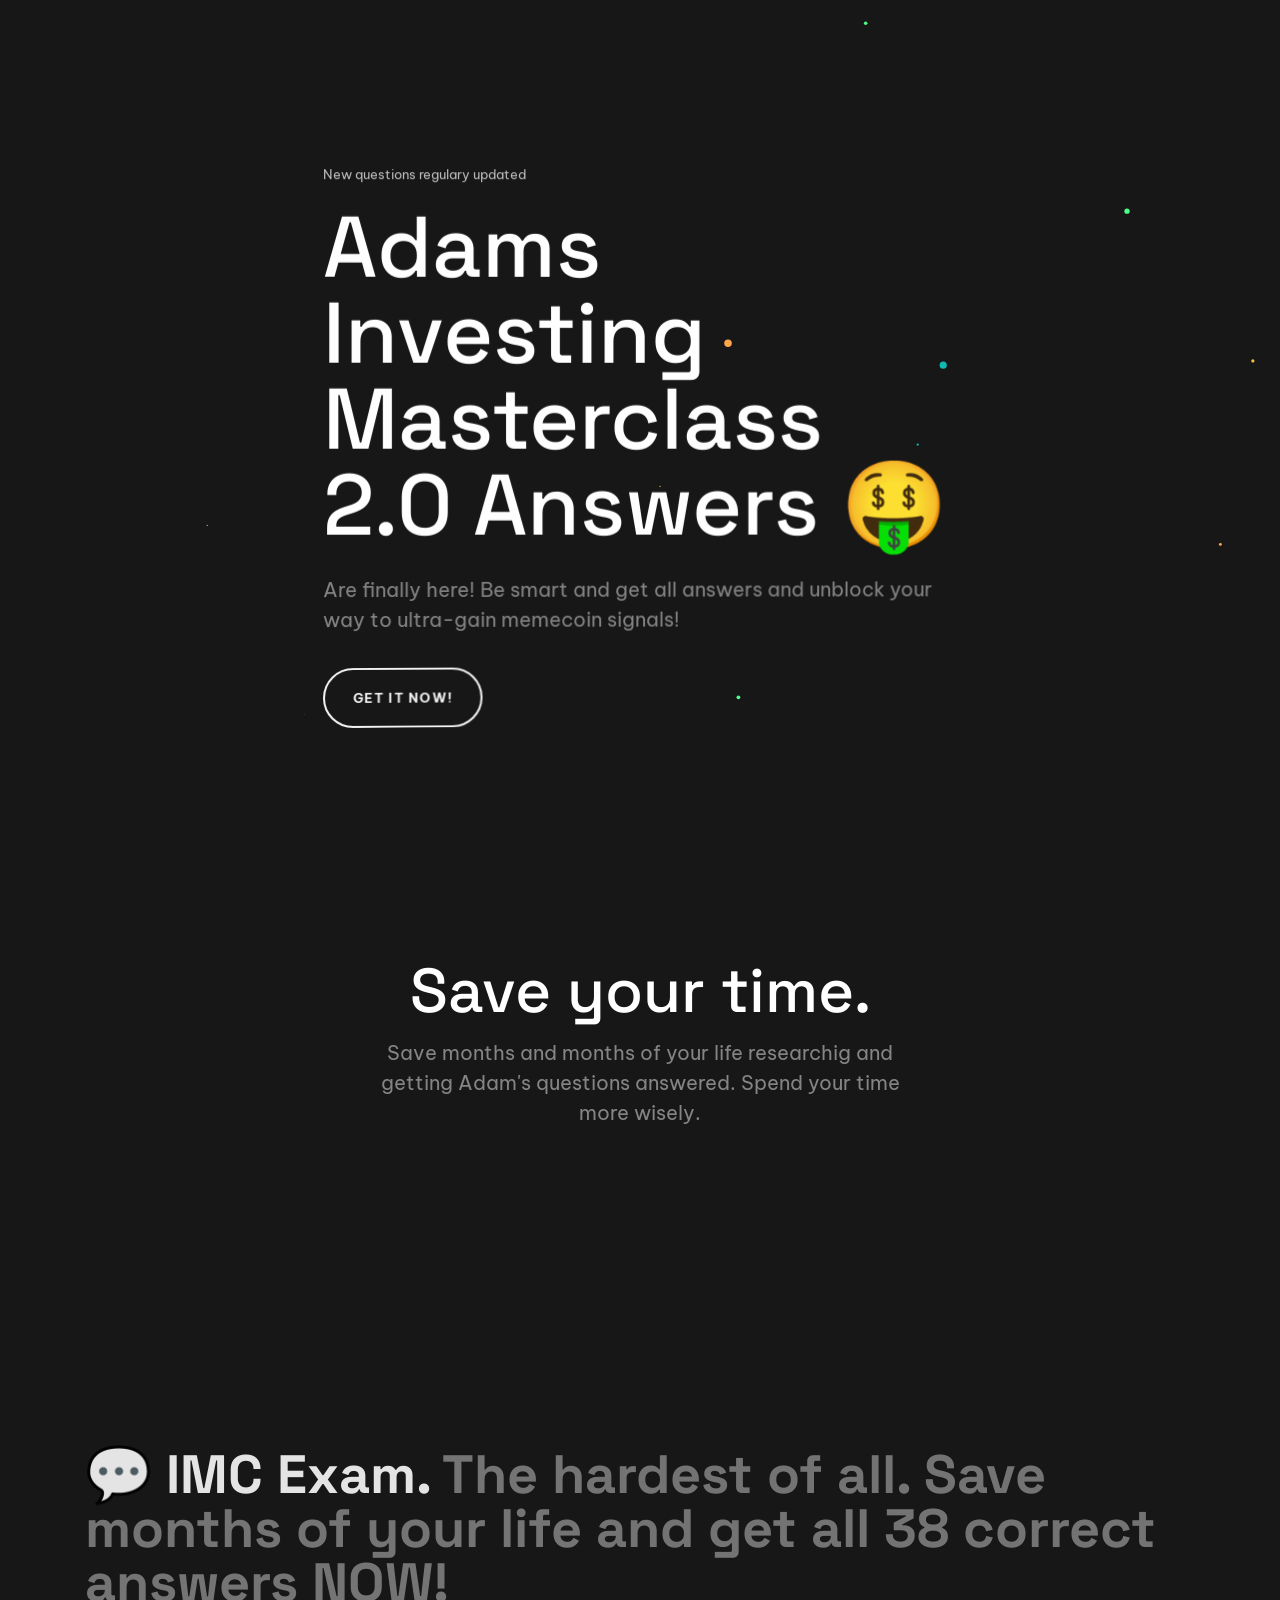
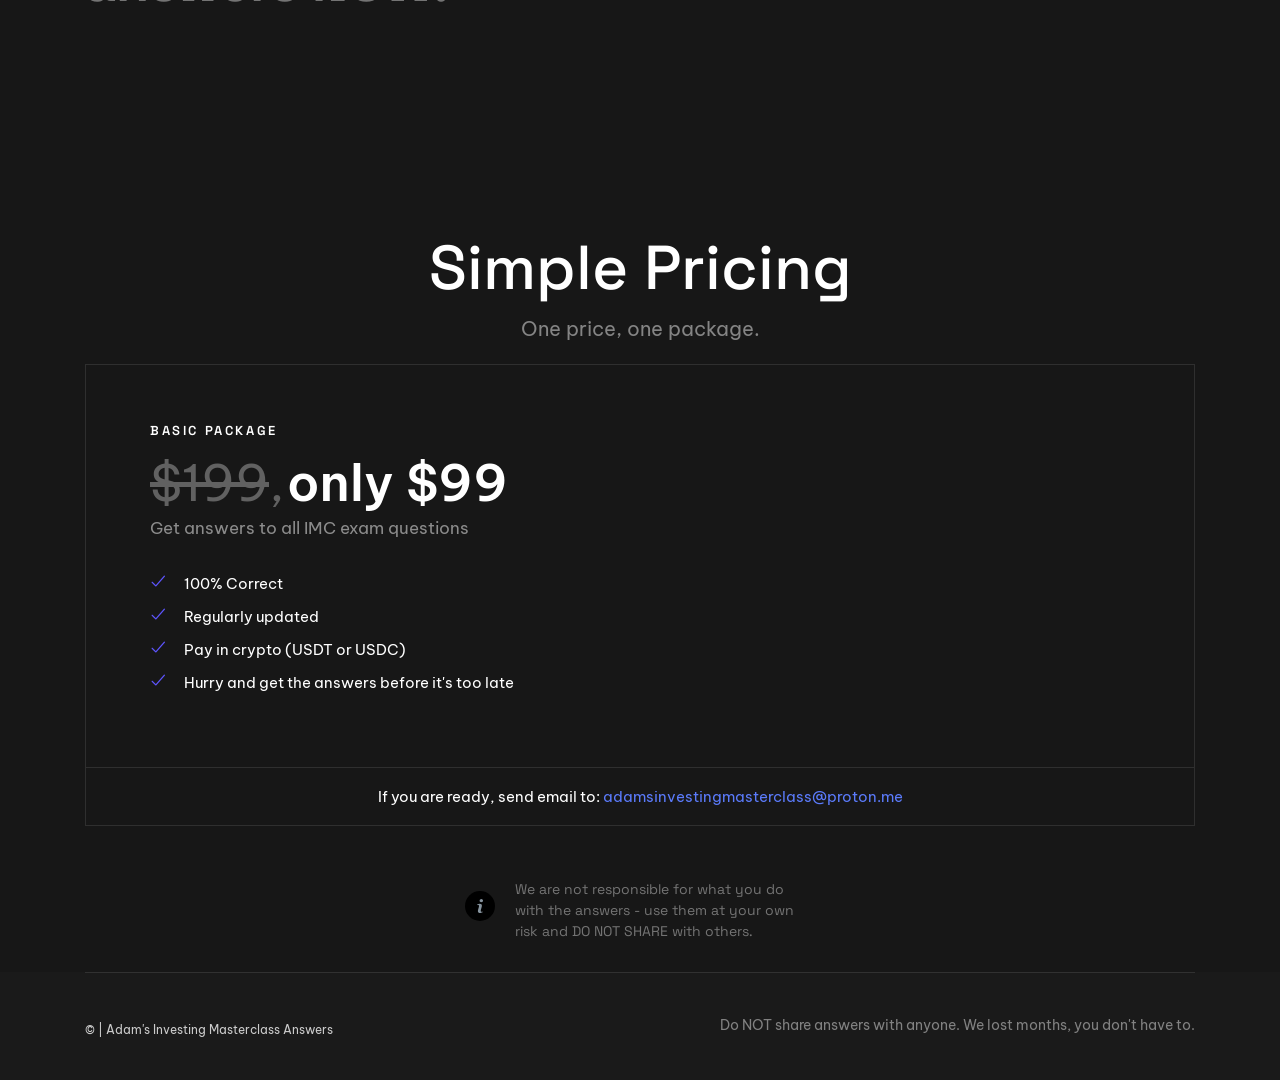
==== docs/index.html @ 8299fb76 "add website" ====
<!doctype html>
<html lang="en">
  <head>
    <meta charset="UTF-8" />
    <meta name="viewport" content="width=device-width, initial-scale=1.0" />
    <meta name="author" content="Adam" />
    <meta
      name="description"
      content="Adam's Investing Masterclass 2.0 Answers are here only for a limited time."
    />
    <meta property="og:title" content="Adam's Investing Masterclass 2.0 Answers" />
    <meta property="og:type" content="website" />
    <meta property="og:image" content="./assets/images/common/og-image.jpg" />

    <link
      rel="stylesheet"
      href="./assets/vendors/liquid-icon/lqd-essentials/lqd-essentials.min.css"
    />
    <link rel="stylesheet" href="./assets/vendors/jquery-ui/jquery-ui.css" />
    <link rel="stylesheet" href="./assets/css/theme.min.css" />
    <link rel="stylesheet" href="./assets/css/utility.min.css" />
    <link rel="stylesheet" href="./assets/css/demo/dark-app.css" />

    <!-- Fonts -->
    <link rel="preconnect" href="https://fonts.googleapis.com" />
    <link rel="preconnect" href="https://fonts.gstatic.com" crossorigin />
    <link
      href="https://fonts.googleapis.com/css2?family=Be+Vietnam+Pro&family=Space+Grotesk:wght@700&display=swap"
      rel="stylesheet"
    />

    <title>Adam's Investing Masterclass 2.0 Answers</title>
  </head>

  <body
    data-mobile-nav-breakpoint="1199"
    data-mobile-nav-style="minimal"
    data-mobile-nav-scheme="custom"
    data-mobile-nav-trigger-alignment="right"
    data-mobile-header-scheme="custom"
    data-mobile-logo-alignment="default"
    data-mobile-nav-align="center"
  >
    <div id="wrap">
      <div class="lqd-sticky-placeholder hidden"></div>
      <main class="content bg-dark" id="lqd-site-content">
        <div id="lqd-contents-wrap">
          <!-- Start Banner -->
          <section
            class="lqd-section banner flex flex-wrap items-center justify-center min-h-100vh"
            id="banner"
          >
            <div
              class="absolute w-full h-full top-0 left-0 pointer-events-none"
            >
              <div
                class="ld-particles-container lqd-particles-as-bg absolute w-full h-full top-0 right-0 bottom-0 left-0"
              >
                <div
                  class="ld-particles-inner pointer-events-none absolute w-full h-full top-0 left-0"
                  id="lqd-particles-banner"
                  data-particles="true"
                  data-particles-options='{"particles": {"number": {"value" :8} , "color": {"value" :["#4cfd89", "#0fbbb4", "#fda44c", "#fdc14c"]} , "shape": {"type" :["circle"]} , "size": {"value" :4, "random" :true} , "move": {"out_mode": "out"}} , "interactivity" :[], "retina_detect" :true}'
                ></div>
              </div>
            </div>
            <div class="container items-center justify-center">
              <div class="row items-center justify-center">
                <div
                  class="col col-12 col-md-7 text-start sm:text-center"
                  data-custom-animations="true"
                  data-ca-options='{" triggerHandler": "inview", "animationTarget": ".animation-element", "duration": "2000", "delay": "180", "ease": "power4.out", "direction": "forward", "initValues": {"y" : 100, "rotationY" : 15, "transformOriginX" :50, "transformOriginY" :50, "transformOriginZ": "0px", "opacity" : 0} , "animations": {"y" : 0, "rotationY" : 0, "transformOriginX" : 0, "transformOriginY" :50, "transformOriginZ": "0px", "opacity" : 1}}'
                >
                  <div class="ld-fancy-heading animation-element">
                    <p class="ld-fh-element text-13 mb-1/15em text-white-70">
                      <span>New questions regulary updated</span>
                    </p>
                  </div>
                  <div class="ld-fancy-heading animation-element">
                    <h1 class="ld-fh-element mb-0/3em leading-1em px-0 text-86">
                      Adams Investing Masterclass 2.0 Answers 🤑
                    </h1>
                  </div>
                  <div class="ld-fancy-heading animation-element">
                    <p class="ld-fh-element mb-0/5em leading-1/5em text-20">
                      Are finally here! Be smart and get all answers and unblock
                      your way to ultra-gain memecoin signals!
                    </p>
                  </div>
                  <div class="w-full flex flex-wrap items-center pt-20">
                    <div class="w-40percent mb-15 md:w-full animation-element">
                      <a
                        href="#pricing"
                        class="btn btn-solid btn-md uppercase btn-hover-txt-switch btn-hover-txt-switch-y circle border-thick btn-icon-left tracking-0/1em border-2 border-white text-13 text-white leading-2/5em font-bold rounded-5em btn-border-lg"
                        data-localscroll="true"
                      >
                        <span
                          class="btn-txt"
                          data-text="Get answers"
                          data-transition-delay="true"
                          data-delay-options='{"elements": ".lqd-chars", "delayType": "animation", "startDelay" : 0, "delayBetween" : 32.5}'
                          data-split-text="true"
                          data-split-options='{"type": "chars, words"}'
                          >Get it now!</span
                        >
                      </a>
                    </div>
                  </div>
                </div>
              </div>
            </div>
          </section>
          <!-- End Banner -->

          <!-- Start Features -->
          <section
            class="lqd-section features py-60"
            id="features"
            data-custom-animations="true"
            data-ca-options='{" triggerHandler": "inview", "animationTarget": ".animation-element", "duration": "1000", "delay": "90", "ease": "power4.out", "direction": "forward", "initValues": {"transformOriginX" :50, "transformOriginY" :50, "transformOriginZ": "0px", "opacity" : 0} , "animations": {"transformOriginX" :50, "transformOriginY" :50, "transformOriginZ": "0px", "opacity" : 1}}'
          >
            <div class="container">
              <div class="row justify-center items-stretch">
                <div
                  class="col col-12 col-lg-8 col-xl-6 mb-30 text-center animation-element"
                >
                  <div class="ld-fancy-heading">
                    <h2 class="ld-fh-element mb-0/25em leading-1em text-62">
                      Save your time.
                    </h2>
                  </div>
                  <div class="ld-fancy-heading">
                    <p class="ld-fh-element mb-0/5em leading-1/5em text-20">
                      Save months and months of your life researchig and getting
                      Adam's questions answered. Spend your time more wisely.
                    </p>
                  </div>
                  <div class="ld-empty-space w-full h-30"></div>
                </div>
              </div>
            </div>
          </section>
          <!-- End Features -->

          <!-- Start Float Text 1 -->
          <!--          <section-->
          <!--            class="lqd-section float-text float-text-1"-->
          <!--            id="screenshot"-->
          <!--            data-parallax="true"-->
          <!--            data-parallax-from='{"y" : 180}'-->
          <!--            data-parallax-to='{"y" :-250}'-->
          <!--            data-parallax-options='{"ease": "power2.in", "start": "top bottom", "end": "bottom+=50% top"}'-->
          <!--          >-->
          <!--            <div class="container">-->
          <!--              <div class="row">-->
          <!--                <div class="col col-12">-->
          <!--                  <div class="ld-fancy-heading">-->
          <!--                    <h2-->
          <!--                      class="ld-fh-element mb-0/5em font-bold leading-1em text-54 text-gray-500"-->
          <!--                      data-parallax="true"-->
          <!--                      data-parallax-from='{"opacity" : 0.9}'-->
          <!--                      data-parallax-to='{"opacity" : 0}'-->
          <!--                      data-parallax-options='{"overflowHidden" :false, "ease": "linear", "start": "top top"}'-->
          <!--                    >-->
          <!--                      <span>🏦</span>-->
          <!--                      <span class="text-white"-->
          <!--                        >Crypto Investing Masterclass.</span-->
          <!--                      >-->
          <!--                      <span-->
          <!--                        >Hundreds of correct answers to all levels (1-6) divided-->
          <!--                        by modules.</span-->
          <!--                      >-->
          <!--                    </h2>-->
          <!--                  </div>-->
          <!--                </div>-->
          <!--              </div>-->
          <!--            </div>-->
          <!--          </section>-->
          <!-- End Float Text 1 -->

          <!-- Start Float Text 2 -->
          <!--          <section-->
          <!--            class="lqd-section float-text float-text-2"-->
          <!--            data-parallax="true"-->
          <!--            data-parallax-from='{"opacity" : 1}'-->
          <!--            data-parallax-to='{"opacity" : 0}'-->
          <!--            data-parallax-options='{"start": "top", "end": "bottom top", "staticSentinel": ".lqd-css-sticky-wrap"}'-->
          <!--          >-->
          <!--            <div class="container">-->
          <!--              <div class="row">-->
          <!--                <div class="col col-12">-->
          <!--                  <div-->
          <!--                    class="ld-fancy-heading"-->
          <!--                    data-parallax="true"-->
          <!--                    data-parallax-from='{"y" : 100}'-->
          <!--                    data-parallax-to='{"y" :-100}'-->
          <!--                    data-parallax-options='{"ease": "power3.in", "start": "top bottom", "end": "bottom+=50% top"}'-->
          <!--                  >-->
          <!--                    <h2-->
          <!--                      class="ld-fh-element mb-0/5em font-bold leading-1em text-54 text-gray-500"-->
          <!--                      data-parallax="true"-->
          <!--                      data-parallax-from='{"opacity" : 0.9}'-->
          <!--                      data-parallax-to='{"opacity" : 0}'-->
          <!--                      data-parallax-options='{"overflowHidden" :false, "ease": "linear", "start": "center center"}'-->
          <!--                    >-->
          <!--                      <span>💶</span>-->
          <!--                      <span class="text-white">Crypto Investing Signals.</span>-->
          <!--                      <span-->
          <!--                        >Answers to Crypto Investing Signals Course that comes-->
          <!--                        after the hardest IMC course.</span-->
          <!--                      >-->
          <!--                    </h2>-->
          <!--                  </div>-->
          <!--                </div>-->
          <!--              </div>-->
          <!--            </div>-->
          <!--          </section>-->
          <!-- End Float Text 2 -->

          <!-- Start Float Text 3 -->
          <section
            class="lqd-section float-text float-text-3"
            data-parallax="true"
            data-parallax-from='{"opacity" : 1}'
            data-parallax-to='{"opacity" : 0}'
            data-parallax-options='{"start": "top", "end": "bottom top", "staticSentinel": ".lqd-css-sticky-wrap"}'
          >
            <div class="container">
              <div class="row">
                <div class="col col-12">
                  <div
                    class="ld-fancy-heading"
                    data-parallax="true"
                    data-parallax-from='{"y" : 100}'
                    data-parallax-to='{"y" :-170}'
                    data-parallax-options='{"ease": "power4.in", "start": "top bottom", "end": "bottom+=50% top"}'
                  >
                    <h2
                      class="ld-fh-element mb-0/5em font-bold leading-1em text-54 text-gray-500"
                      data-parallax="true"
                      data-parallax-from='{"opacity" : 0.9}'
                      data-parallax-to='{"opacity" : 0}'
                      data-parallax-options='{"overflowHidden" :false, "ease": "linear", "start": "center center"}'
                    >
                      <span>💬</span>
                      <span class="text-white">IMC Exam.</span>
                      <span
                        >The hardest of all. Save months of your life and get
                        all 38 correct answers NOW!</span
                      >
                    </h2>
                  </div>
                </div>
              </div>
            </div>
          </section>
          <!-- End Float Text 3 -->

          <!-- Start Pricing -->
          <section class="lqd-section pricing pt-120" id="pricing">
            <div class="container">
              <div class="row justify-center">
                <div class="col col-12 col-lg-8 col-xl-6 text-center mb-10">
                  <div class="ld-fancy-heading">
                    <h2 class="ld-fh-element mb-0/25em leading-1em text-62">
                      Simple Pricing
                    </h2>
                  </div>
                  <div class="ld-fancy-heading">
                    <p class="ld-fh-element mb-0/5em leading-1/5em text-20">
                      One price, one package.
                    </p>
                  </div>
                </div>
                <div class="col col-12 p-0"></div>
                <div class="col col-12">
                  <div
                    class="lqd-tabs lqd-tabs-style-9 flex lqd-tabs-style-9-alt2 flex-col mb-30"
                    data-tabs-options='{"trigger": "click"}'
                  >
                    <div class="lqd-tabs-content">
                      <div
                        id="lqd-pricing-tab-monthly"
                        role="tabpanel"
                        class="lqd-tabs-pane fade active in show"
                      >
                        <div class="container">
                          <div class="row">
                            <div class="col col-12 p-0">
                              <div
                                class="lqd-pt lqd-pt-style-3 lqd-pt-style-3b lqd-pt-title-18 lqd-pt-price-50 relative mb-1/5em border-1 border-white-10"
                              >
                                <div class="lqd-pt-inner">
                                  <div
                                    class="lqd-overlay flex bg-transparent"
                                  ></div>
                                  <div class="lqd-pt-head relative pt-8 px-7">
                                    <h4
                                      class="lqd-pt-title font-semibold uppercase text-white tracking-0/2em my-0"
                                    >
                                      Basic Package
                                    </h4>
                                    <span
                                      class="lqd-pt-price font-normal mt-0/35em mb-0/15em text-muted strike-through"
                                      ><s>$199</s>,</span
                                    >
                                    <span
                                      class="lqd-pt-price font-semibold mt-0/35em mb-0/15em text-white"
                                      >only $99</span
                                    >
                                    <p
                                      class="lqd-pt-description-md mb-0 text-white-50"
                                    >
                                      Get answers to all IMC exam questions
                                    </p>
                                  </div>
                                  <div
                                    class="lqd-pt-body pb-4rem relative pt-1/5em pb-9 px-7"
                                  >
                                    <ul>
                                      <li>
                                        <span class="text-white">
                                          <i
                                            class="lqd-icn-ess icon-ion-ios-checkmark text-primary"
                                          ></i>
                                          <span>100% Correct</span>
                                        </span>
                                      </li>
                                      <li>
                                        <span class="text-white">
                                          <i
                                            class="lqd-icn-ess icon-ion-ios-checkmark text-primary"
                                          ></i>
                                          <span>Regularly updated</span>
                                        </span>
                                      </li>
                                      <li>
                                        <span class="text-white">
                                          <i
                                            class="lqd-icn-ess icon-ion-ios-checkmark text-primary"
                                          ></i>
                                          <span>Pay in crypto (USDT or USDC)</span>
                                        </span>
                                      </li>
                                      <li>
                                        <span class="text-white">
                                          <i
                                            class="lqd-icn-ess icon-ion-ios-checkmark text-primary"
                                          ></i>
                                          <span
                                            >Hurry and get the answers before
                                            it's too late</span
                                          >
                                        </span>
                                      </li>
                                      <!--                                      <li>-->
                                      <!--                                        <span>-</span>-->
                                      <!--                                        <i class="lqd-icn-ess"></i>-->
                                      <!--                                        <span-->
                                      <!--                                          >IMC Exam Answers (not included)</span-->
                                      <!--                                        >-->
                                      <!--                                      </li>-->
                                    </ul>
                                  </div>
                                  <div
                                    class="lqd-pt-foot relative pt-1rem pb-1rem px-0/5em text-center border-white-10 md:px-0"
                                  >
                                    <span
                                      class="btn-txt text-white"
                                      data-text="Join basic plan"
                                      >If you are ready, send email to:
                                      <a
                                        href="mailto:adamsinvestingmasterclass@proton.me"
                                        >adamsinvestingmasterclass@proton.me</a
                                      ></span
                                    >
                                  </div>
                                </div>
                                <a href="#" class="liquid-overlay-link z-3"></a>
                              </div>
                            </div>
                            <!--                            <div class="col col-12 col-md-6 p-0 -ml-1 sm:m-0">-->
                            <!--                              <div-->
                            <!--                                class="lqd-pt lqd-pt-style-3 lqd-pt-style-3b lqd-pt-title-18 lqd-pt-price-50 relative mb-1/5em border-1 border-white-10"-->
                            <!--                              >-->
                            <!--                                <div class="lqd-pt-inner">-->
                            <!--                                  <div-->
                            <!--                                    class="lqd-overlay flex bg-transparent"-->
                            <!--                                  ></div>-->
                            <!--                                  <span-->
                            <!--                                    class="lqd-pt-label font-bold rounded-5em"-->
                            <!--                                    >Smart Choice</span-->
                            <!--                                  >-->
                            <!--                                  <div class="lqd-pt-head relative pt-8 px-7">-->
                            <!--                                    <h4-->
                            <!--                                      class="lqd-pt-title font-semibold uppercase text-white tracking-0/2em my-0"-->
                            <!--                                    >-->
                            <!--                                      Premium Package-->
                            <!--                                    </h4>-->
                            <!--                                    <span-->
                            <!--                                      class="lqd-pt-price font-semibold mt-0/35em mb-0/15em text-white"-->
                            <!--                                      >1.49 SOL</span-->
                            <!--                                    >-->
                            <!--                                    <p-->
                            <!--                                      class="lqd-pt-description-md mb-0 text-white-50"-->
                            <!--                                    >-->
                            <!--                                      Get answers to all course questions + IMC-->
                            <!--                                      Exam Answers-->
                            <!--                                    </p>-->
                            <!--                                  </div>-->
                            <!--                                  <div-->
                            <!--                                    class="lqd-pt-body pb-4rem relative pt-1/5em pb-9 px-7"-->
                            <!--                                  >-->
                            <!--                                    <ul>-->
                            <!--                                      <li>-->
                            <!--                                        <span class="text-white">-->
                            <!--                                          <i-->
                            <!--                                            class="lqd-icn-ess icon-ion-ios-checkmark text-primary"-->
                            <!--                                          ></i>-->
                            <!--                                          <span-->
                            <!--                                            >Crypto Investing Masterclass-->
                            <!--                                            answers</span-->
                            <!--                                          >-->
                            <!--                                        </span>-->
                            <!--                                      </li>-->
                            <!--                                      <li>-->
                            <!--                                        <span class="text-white">-->
                            <!--                                          <i-->
                            <!--                                            class="lqd-icn-ess icon-ion-ios-checkmark text-primary"-->
                            <!--                                          ></i>-->
                            <!--                                          <span-->
                            <!--                                            >Crypto Investing Signals-->
                            <!--                                            answers</span-->
                            <!--                                          >-->
                            <!--                                        </span>-->
                            <!--                                      </li>-->
                            <!--                                      <li>-->
                            <!--                                        <span class="text-white">-->
                            <!--                                          <i-->
                            <!--                                            class="lqd-icn-ess icon-ion-ios-checkmark text-primary"-->
                            <!--                                          ></i>-->
                            <!--                                          <span>IMC Exam Answers</span>-->
                            <!--                                        </span>-->
                            <!--                                      </li>-->
                            <!--                                    </ul>-->
                            <!--                                  </div>-->
                            <!--                                  <div-->
                            <!--                                    class="lqd-pt-foot relative pt-1rem pb-1rem px-0/5em text-center border-white-10 md:px-0"-->
                            <!--                                  >-->
                            <!--                                    <a-->
                            <!--                                      href="#"-->
                            <!--                                      class="btn btn-naked btn-hover-reveal text-white"-->
                            <!--                                    >-->
                            <!--                                      <span-->
                            <!--                                        class="btn-txt"-->
                            <!--                                        data-text="Join premium plan"-->
                            <!--                                        >Join premium plan</span-->
                            <!--                                      >-->
                            <!--                                      <span class="btn-icon">-->
                            <!--                                        <i-->
                            <!--                                          class="lqd-icn-ess icon-ion-ios-arrow-forward"-->
                            <!--                                        ></i>-->
                            <!--                                      </span>-->
                            <!--                                    </a>-->
                            <!--                                  </div>-->
                            <!--                                </div>-->
                            <!--                              </div>-->
                            <!--                              <a href="#" class="liquid-overlay-link z-3"></a>-->
                            <!--                            </div>-->
                          </div>
                        </div>
                      </div>
                      <div
                        id="lqd-pricing-tab-annual"
                        role="tabpanel"
                        class="lqd-tabs-pane fade"
                      >
                        <div class="container">
                          <div class="row">
                            <div class="col col-12 col-md-6 p-0">
                              <div
                                class="lqd-pt lqd-pt-style-3 lqd-pt-style-3b lqd-pt-title-18 lqd-pt-price-50 relative mb-1/5em border-1 border-white-10"
                              >
                                <div class="lqd-pt-inner">
                                  <div
                                    class="lqd-overlay flex bg-transparent"
                                  ></div>
                                  <div class="lqd-pt-head relative pt-8 px-7">
                                    <h4
                                      class="lqd-pt-title font-semibold uppercase text-white tracking-0/2em my-0"
                                    >
                                      Basic plan
                                    </h4>
                                    <span
                                      class="lqd-pt-price font-semibold mt-0/35em mb-0/15em text-white"
                                      >&pound;66.90 <small>/year</small></span
                                    >
                                    <p
                                      class="lqd-pt-description-md mb-0 text-white-50"
                                    >
                                      Preferred stock may be hybrid by having
                                      the qualities of bonds of fixed returns.
                                    </p>
                                  </div>
                                  <div
                                    class="lqd-pt-body pb-4rem relative pt-1/5em pb-9 px-7"
                                  >
                                    <ul>
                                      <li>
                                        <span class="text-white">
                                          <i
                                            class="lqd-icn-ess icon-ion-ios-checkmark text-primary"
                                          ></i>
                                          <span>Live Stock Updates</span>
                                        </span>
                                      </li>
                                      <li>
                                        <span>
                                          <span>&ndash;</span>
                                          <i class="lqd-icn-ess"></i>
                                          <span>
                                            Access to Pre and After
                                            Markets</span
                                          >
                                        </span>
                                      </li>
                                      <li>
                                        <span>&ndash;</span>
                                        <i class="lqd-icn-ess"></i>
                                        <span> Secure Data Connection </span>
                                      </li>
                                    </ul>
                                  </div>
                                  <div
                                    class="lqd-pt-foot relative pt-1rem pb-1rem px-0/5em text-center border-white-10 md:px-0"
                                  >
                                    <a
                                      href="#"
                                      class="btn btn-naked btn-hover-reveal text-white"
                                    >
                                      <span
                                        class="btn-txt"
                                        data-text="Join basic plan"
                                        >Join basic plan</span
                                      >
                                      <span class="btn-icon">
                                        <i
                                          class="lqd-icn-ess icon-ion-ios-arrow-forward"
                                        ></i>
                                      </span>
                                    </a>
                                  </div>
                                </div>
                                <a href="#" class="liquid-overlay-link z-3"></a>
                              </div>
                            </div>
                          </div>
                        </div>
                      </div>
                    </div>
                  </div>
                </div>
                <div class="col col-12 col-lg-4">
                  <div
                    class="iconbox text-default items-center relative text-start mb-2em md:justify-center sm:justify-center"
                  >
                    <div class="iconbox-icon-wrap mr-20">
                      <span class="iconbox-icon-container text-black">
                        <svg
                          class="w-30"
                          xmlns="http://www.w3.org/2000/svg"
                          width="30"
                          height="30"
                          viewbox="0 0 30 30"
                        >
                          <rect width="30" height="30" rx="15"></rect>
                          <path
                            d="M3.086,14a2.316,2.316,0,0,1-1.607-.52,1.71,1.71,0,0,1-.573-1.32,4.827,4.827,0,0,1,.043-.635c.029-.216.075-.463.138-.733l.706-2.6c.062-.241.116-.479.16-.707a3.256,3.256,0,0,0,.064-.609.965.965,0,0,0-.2-.693,1.1,1.1,0,0,0-.759-.2A1.918,1.918,0,0,0,.5,6.08c-.186.056-.353.113-.5.168l.19-.8c.464-.195.913-.363,1.336-.5a3.924,3.924,0,0,1,1.207-.209,2.263,2.263,0,0,1,1.582.511,1.73,1.73,0,0,1,.556,1.329c0,.115-.013.315-.039.595a4.246,4.246,0,0,1-.142.783l-.707,2.587c-.057.2-.109.443-.155.711a3.926,3.926,0,0,0-.069.6.891.891,0,0,0,.224.7,1.239,1.239,0,0,0,.776.186,2.188,2.188,0,0,0,.587-.094,3.317,3.317,0,0,0,.474-.164l-.19.8c-.567.231-1.026.409-1.363.529A3.505,3.505,0,0,1,3.086,14ZM4.31,3.263a1.681,1.681,0,0,1-1.2-.476,1.535,1.535,0,0,1-.5-1.151A1.551,1.551,0,0,1,3.112.48,1.676,1.676,0,0,1,4.31,0,1.663,1.663,0,0,1,5.5.48,1.559,1.559,0,0,1,6,1.635a1.543,1.543,0,0,1-.5,1.151A1.668,1.668,0,0,1,4.31,3.263Z"
                            transform="translate(12 8)"
                            fill="#86939e"
                          ></path>
                        </svg>
                      </span>
                    </div>
                    <h3
                      class="font-normal text-14 mb-0 text-white-40 leading-1/5em"
                    >
                      We are not responsible for what you do with the answers -
                      use them at your own risk and DO NOT SHARE with others.
                    </h3>
                  </div>
                </div>
              </div>
            </div>
          </section>
          <!-- End Pricing -->
        </div>
      </main>

      <footer id="site-footer" class="main-footer bg-footer text-gray-500">
        <!-- Start Footer About -->
        <section class="lqd-section footer-about pb-35">
          <div class="container">
            <div class="row items-center">
              <div class="col col-12">
                <div class="w-full border-top border-white-10 mb-40"></div>
                <div class="flex flex-wrap">
                  <div
                    class="w-50percent flex items-center justify-start text-start sm:w-full"
                  >
                    <div class="lqd-fancy-menu lqd-menu-td-none -mr-15 -ml-15">
                      <ul class="reset-ul inline-nav">
                        <li class="inline-flex items-center w-auto mx-15">
                          <a
                            class="w-full inline-flex items-center text-12 text-gray-700"
                            href="javascript:void(0)"
                            >&copy; | Adam's Investing Masterclass Answers</a
                          >
                        </li>
                      </ul>
                    </div>
                  </div>
                  <div
                    class="w-50percent flex items-center justify-end text-end sm:justify-start md:justify-end sm:w-full sm:text-start"
                  >
                    <div class="ld-fancy-heading">
                      <p class="ld-fh-element mb-0/5em text-14">
                        Do NOT share answers with anyone. We lost months, you
                        don't have to.
                      </p>
                    </div>
                  </div>
                </div>
              </div>
            </div>
          </div>
        </section>
        <!-- End Footer About -->
      </footer>
    </div>

    <script src="./assets/vendors/jquery.min.js"></script>
    <script src="./assets/vendors/jquery-ui/jquery-ui.min.js"></script>
    <script src="./assets/vendors/bootstrap/js/bootstrap.min.js"></script>
    <script src="./assets/vendors/fastdom/fastdom.min.js"></script>
    <script src="./assets/vendors/gsap/utils/SplitText.min.js"></script>
    <script src="./assets/vendors/fresco/js/fresco.js"></script>
    <script src="./assets/vendors/flickity/flickity.pkgd.min.js"></script>
    <script src="./assets/vendors/particles.min.js"></script>
    <script src="./assets/vendors/gsap/minified/gsap.min.js"></script>
    <script src="./assets/vendors/gsap/minified/ScrollTrigger.min.js"></script>
    <script src="./assets/vendors/fontfaceobserver.js"></script>
    <script src="./assets/js/liquid-gdpr.min.js"></script>
    <script src="./assets/js/theme.min.js"></script>
    <script src="./assets/js/liquid-ajax-contact-form.min.js"></script>

    <!-- Start custom cursor -->
    <div class="lqd-cc lqd-cc--inner fixed pointer-events-none"></div>
    <div
      class="lqd-cc--el lqd-cc-solid lqd-cc-explore flex items-center justify-center rounded-full fixed pointer-events-none"
    >
      <div class="lqd-cc-solid-bg flex absolute lqd-overlay"></div>
      <div class="lqd-cc-solid-txt flex justify-center text-center relative">
        <div class="lqd-cc-solid-txt-inner">Explide</div>
      </div>
    </div>
    <div
      class="lqd-cc--el lqd-cc-solid lqd-cc-drag flex items-center justify-center rounded-full fixed pointer-events-none"
    >
      <div class="lqd-cc-solid-bg flex absolute lqd-overlay"></div>
      <div
        class="lqd-cc-solid-ext lqd-cc-solid-ext-left inline-flex items-center"
      >
        <svg
          xmlns="http://www.w3.org/2000/svg"
          width="32"
          height="32"
          viewBox="0 0 32 32"
          style="width: 1em; height: 1em"
        >
          <path
            fill="currentColor"
            d="M19.943 6.07L9.837 14.73a1.486 1.486 0 0 0 0 2.25l10.106 8.661c.96.826 2.457.145 2.447-1.125V7.195c0-1.27-1.487-1.951-2.447-1.125z"
          ></path>
        </svg>
      </div>
      <div class="lqd-cc-solid-txt flex justify-center text-center relative">
        <div class="lqd-cc-solid-txt-inner">Drag</div>
      </div>
      <div
        class="lqd-cc-solid-ext lqd-cc-solid-ext-right inline-flex items-center"
      >
        <svg
          xmlns="http://www.w3.org/2000/svg"
          width="32"
          height="32"
          viewBox="0 0 32 32"
          style="width: 1em; height: 1em"
        >
          <path
            fill="currentColor"
            d="M11.768 25.641l10.106-8.66a1.486 1.486 0 0 0 0-2.25L11.768 6.07c-.96-.826-2.457-.145-2.447 1.125v17.321c0 1.27 1.487 1.951 2.447 1.125z"
          ></path>
        </svg>
      </div>
    </div>
    <div
      class="lqd-cc--el lqd-cc-arrow inline-flex items-center fixed top-0 left-0 pointer-events-none"
    >
      <svg
        width="80"
        height="80"
        viewBox="0 0 80 80"
        fill="none"
        xmlns="http://www.w3.org/2000/svg"
      >
        <path
          d="M60.4993 0V4.77005H8.87285L80 75.9207L75.7886 79.1419L4.98796 8.35478V60.4993H0V0H60.4993Z"
        />
      </svg>
    </div>
    <div
      class="lqd-cc--el lqd-cc-custom-icon rounded-full fixed pointer-events-none"
    >
      <div
        class="lqd-cc-ci inline-flex items-center justify-center rounded-full relative"
      >
        <svg
          width="32"
          height="32"
          xmlns="http://www.w3.org/2000/svg"
          viewBox="0 0 32 32"
          style="width: 1em; height: 1em"
        >
          <path
            fill="currentColor"
            fill-rule="evenodd"
            clip-rule="evenodd"
            d="M16.03 6a1 1 0 0 1 1 1v8.02h8.02a1 1 0 1 1 0 2.01h-8.02v8.02a1 1 0 1 1-2.01 0v-8.02h-8.02a1 1 0 1 1 0-2.01h8.02v-8.01a1 1 0 0 1 1.01-1.01z"
          ></path>
        </svg>
      </div>
    </div>
    <div
      class="lqd-cc lqd-cc--outer fixed top-0 left-0 pointer-events-none"
    ></div>
    <!-- End custom cursor -->

    <template id="lqd-temp-sticky-header-sentinel">
      <div
        class="lqd-sticky-sentinel invisible absolute pointer-events-none"
      ></div>
    </template>
    <div
      class="lity"
      role="dialog"
      aria-label="Dialog Window (Press escape to close)"
      tabindex="-1"
      data-modal-type="default"
    >
      <div class="lity-wrap" data-lity-close role="document">
        <div class="lity-loader" aria-hidden="true">Loading...</div>
        <div class="lity-container">
          <div class="lity-content"></div>
        </div>
        <button
          class="lity-close"
          type="button"
          aria-label="Close (Press escape to close)"
          data-lity-close
        >
          &times;
        </button>
      </div>
    </div>
  </body>
</html>
---- docs/assets/vendors/liquid-icon/lqd-essentials/lqd-essentials.min.css ----
@font-face{font-family:"lqd-essentials";src:url(./fonts/lqd-essentials.woff2)format("woff2");font-weight:400;font-style:normal;font-display:swap}.lqd-icn-ess{display:inline-block;font-family:"lqd-essentials";font-size:1em;line-height:1;font-weight:400;font-style:normal;speak:none;text-transform:none;-webkit-font-smoothing:antialiased;-moz-osx-font-smoothing:grayscale}.icon-speech-bubble::before{content:""}.icon-ld-search::before{content:""}.icon-num-10::before{content:""}.icon-num-9::before{content:""}.icon-num-8::before{content:""}.icon-num-7::before{content:""}.icon-num-6::before{content:""}.icon-num-5::before{content:""}.icon-num-4::before{content:""}.icon-num-3::before{content:""}.icon-num-2::before{content:""}.icon-num-1::before{content:""}.icon-lqd-check::before{content:""}.icon-lqd-compass::before{content:""}.icon-lqd-atom::before{content:""}.icon-lqd-laptop::before{content:""}.icon-lqd-stack::before{content:""}.icon-lqd-pen-2::before{content:""}.icon-lqd-user::before{content:""}.icon-lqd-envelope::before{content:""}.icon-lqd-pen::before{content:""}.icon-lqd-dollar::before{content:""}.icon-ion-ios-play::before{content:""}.icon-ld-cart::before{content:""}.icon-ion-ios-add::before{content:""}.icon-ion-ios-checkmark::before{content:""}.icon-ion-ios-remove::before{content:""}.icon-ion-ios-close::before{content:""}.icon-ion-caret-up::before{content:""}.icon-ion-caret-back::before{content:""}.icon-ion-caret-forward::before{content:""}.icon-ion-ios-arrow-back::before{content:""}.icon-ion-ios-arrow-up::before{content:""}.icon-ion-ios-arrow-forward::before{content:""}.icon-ion-caret-down::before{content:""}.icon-ion-ios-arrow-down::before{content:""}.icon-md-arrow-down::before{content:""}.icon-md-arrow-forward::before{content:""}.icon-md-arrow-up::before{content:""}.icon-md-arrow-back::before{content:""}.icon-ion-ios-arrow-round-back::before{content:""}.icon-ion-ios-arrow-round-down::before{content:""}.icon-md-arrow-round-up::before{content:""}.icon-md-arrow-round-down::before{content:""}.icon-md-arrow-round-back::before{content:""}.icon-ion-ios-arrow-round-forward::before{content:""}.icon-ion-ios-arrow-round-up::before{content:""}.icon-md-arrow-round-forward::before{content:""}.icon-md-arrow-round-up-2::before{content:""}.icon-md-arrow-round-down-2::before{content:""}.icon-md-arrow-round-back-2::before{content:""}.icon-md-arrow-round-forward-2::before{content:""}.icon-lqd-eye::before{content:""}.icon-lqd-sync::before{content:""}.icon-lqd-bars::before{content:""}.icon-lqd-dots::before{content:""}.icon-lqd-dots-alt::before{content:""}.icon-ld-search-2::before{content:""}.icon-lqd-user-2::before{content:""}.icon-lqd-volume-low::before{content:""}.icon-lqd-volume-high::before{content:""}.icon-compare::before{content:""}.icon-lqd-presentation::before{content:""}.icon-lqd-cogs::before{content:""}.icon-lqd-tools::before{content:""}.icon-lqd-mobile::before{content:""}.icon-lqd-target::before{content:""}.icon-lqd-path::before{content:""}.icon-lqd-feather::before{content:""}.icon-lqd-smile::before{content:""}.icon-lqd-circle::before{content:""}
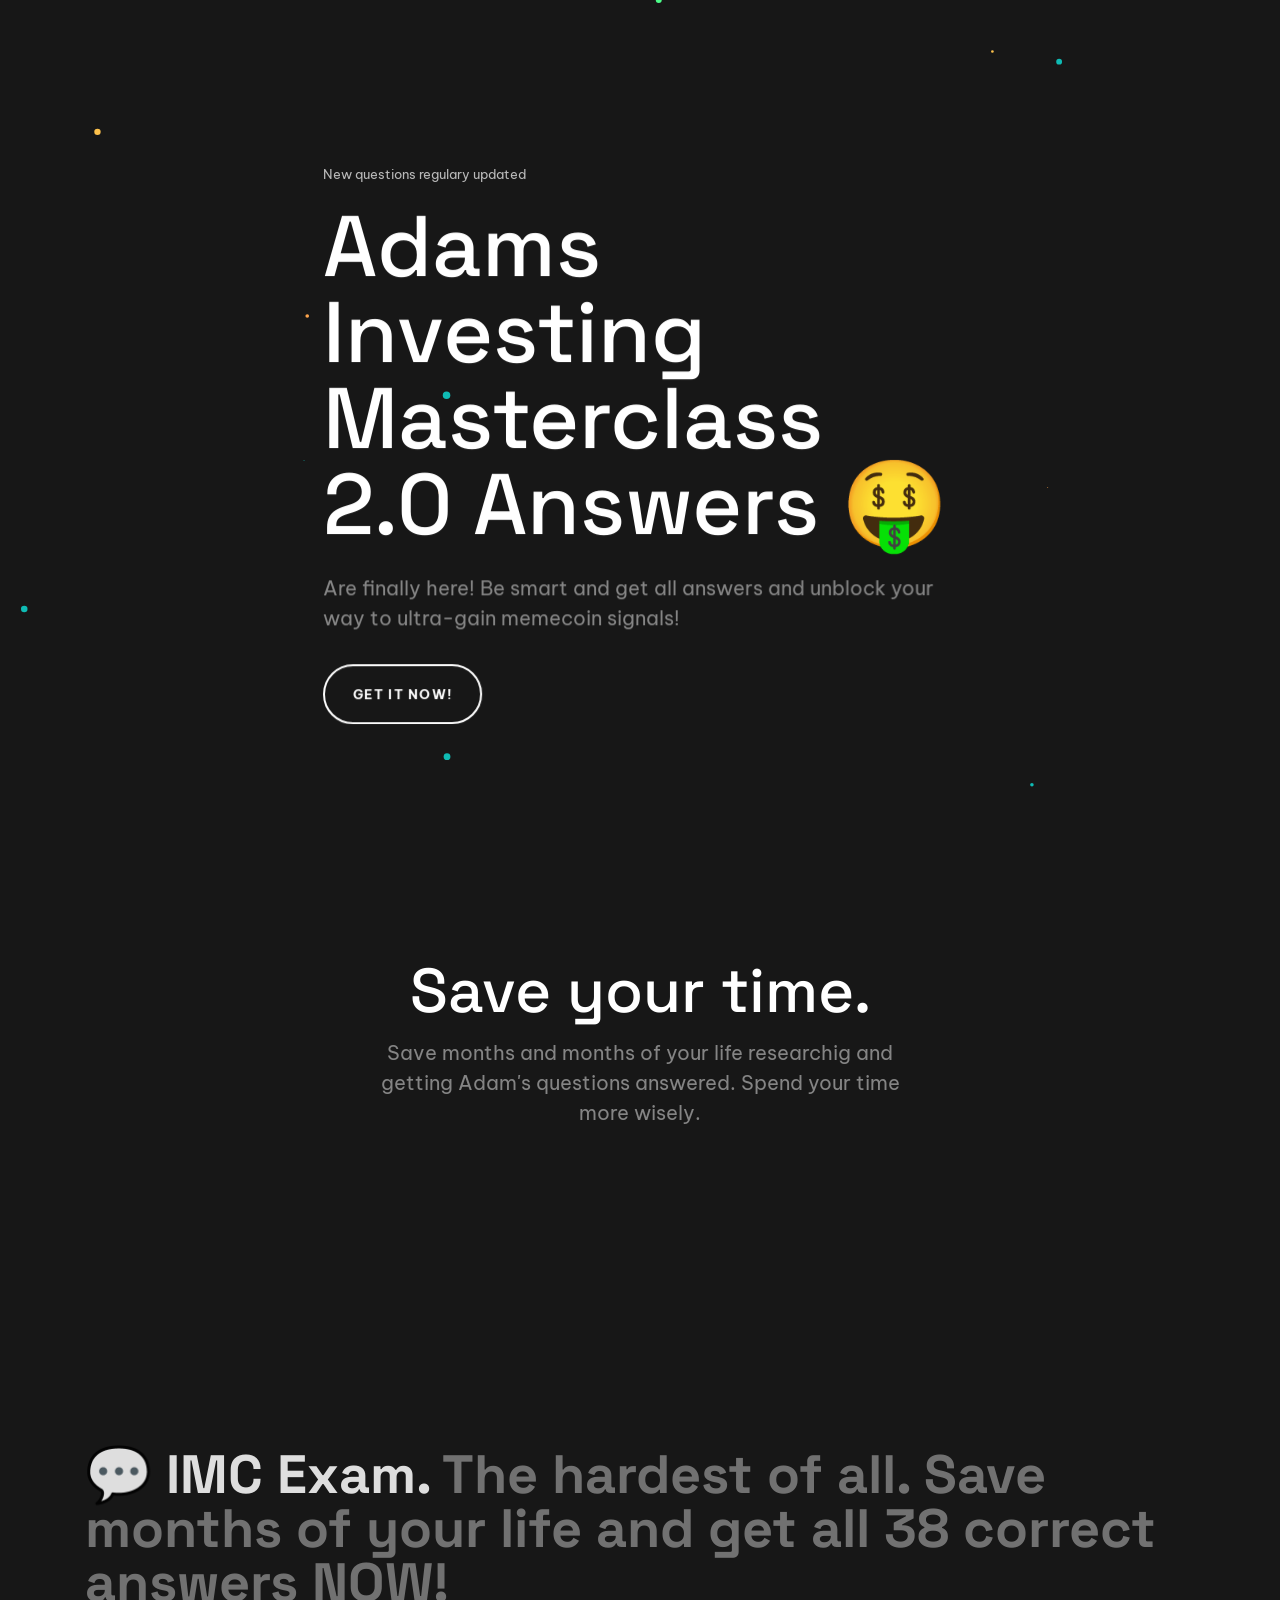
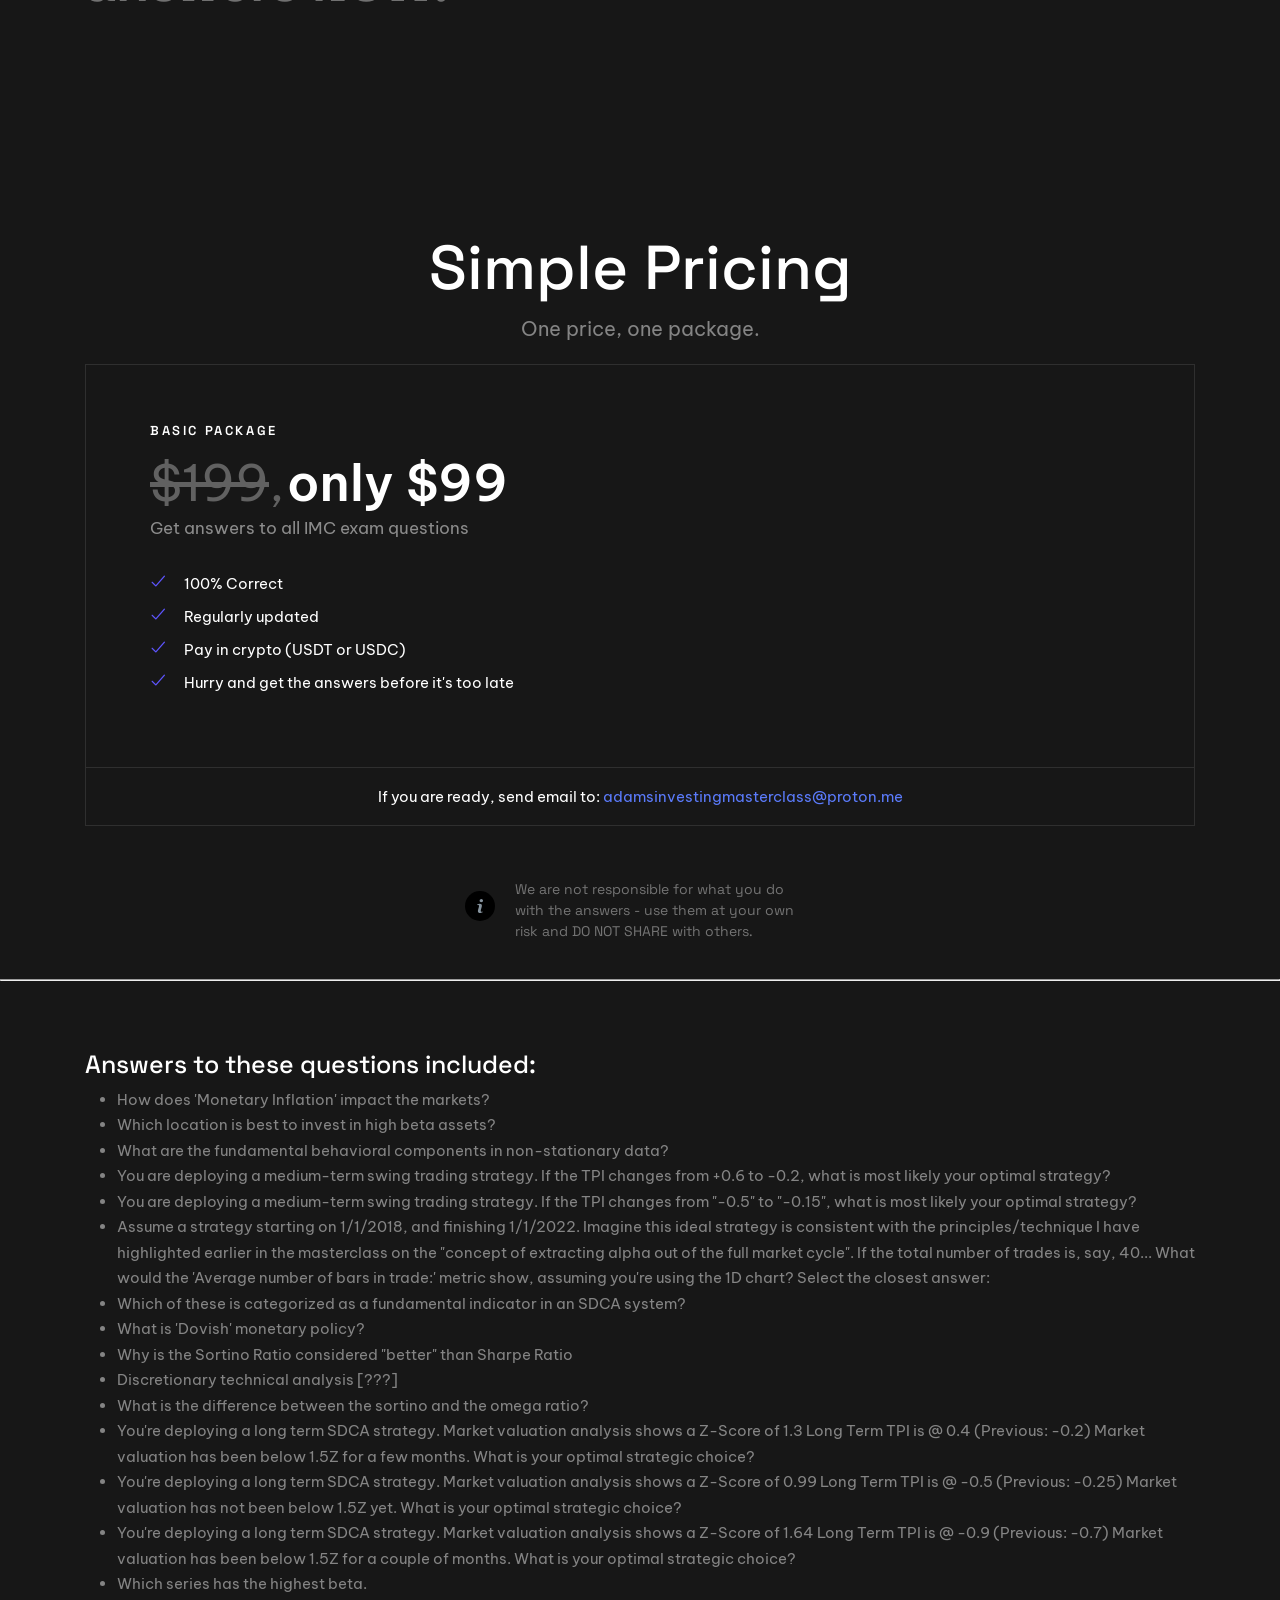
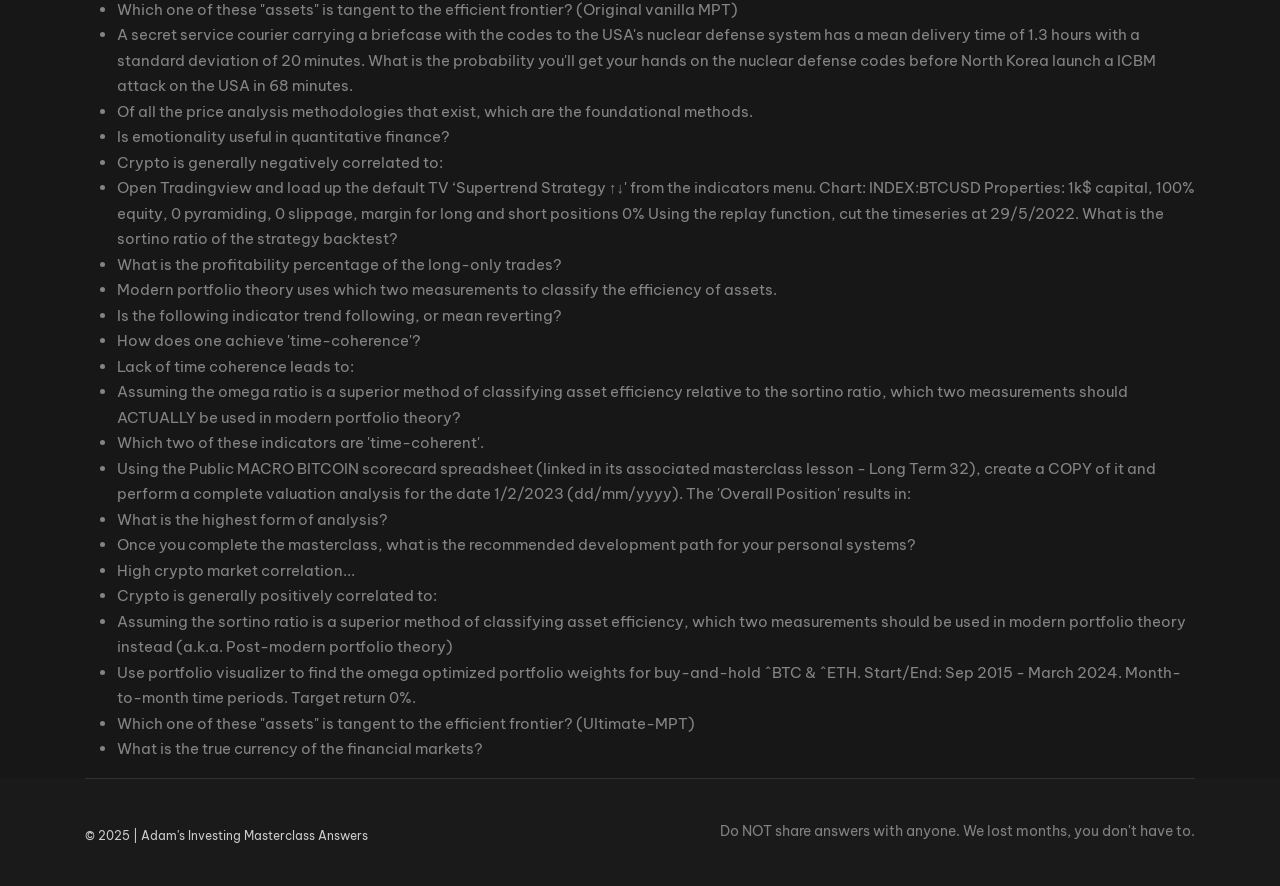
==== commit 2f121617: "add questions to website" ====
--- a/docs/index.html
+++ b/docs/index.html
@@ -594,6 +594,57 @@
             </div>
           </section>
           <!-- End Pricing -->
+
+          <hr>
+
+          <section class="lqd-section pt-60">
+            <div class="container">
+              <div class="row">
+                <div class="col">
+                  <h4>Answers to these questions included:</h4>
+                  <ul>
+                    <li>How does 'Monetary Inflation' impact the markets?</li>
+                    <li>Which location is best to invest in high beta assets?</li>
+                    <li>What are the fundamental behavioral components in non-stationary data?</li>
+                    <li>You are deploying a medium-term swing trading strategy. If the TPI changes from +0.6 to -0.2, what is most likely your optimal strategy?</li>
+                    <li>You are deploying a medium-term swing trading strategy. If the TPI changes from "-0.5" to "-0.15", what is most likely your optimal strategy?</li>
+                    <li>Assume a strategy starting on 1/1/2018, and finishing 1/1/2022. Imagine this ideal strategy is consistent with the principles/technique I have highlighted earlier in the masterclass on the "concept of extracting alpha out of the full market cycle". If the total number of trades is, say, 40... What would the 'Average number of bars in trade:' metric show, assuming you're using the 1D chart? Select the closest answer:</li>
+                    <li>Which of these is categorized as a fundamental indicator in an SDCA system?</li>
+                    <li>What is 'Dovish' monetary policy?</li>
+                    <li>Why is the Sortino Ratio considered "better" than Sharpe Ratio</li>
+                    <li>Discretionary technical analysis [???]</li>
+                    <li>What is the difference between the sortino and the omega ratio?</li>
+                    <li>You're deploying a long term SDCA strategy. Market valuation analysis shows a Z-Score of 1.3 Long Term TPI is @ 0.4 (Previous: -0.2) Market valuation has been below 1.5Z for a few months. What is your optimal strategic choice?</li>
+                    <li>You're deploying a long term SDCA strategy. Market valuation analysis shows a Z-Score of 0.99 Long Term TPI is @ -0.5 (Previous: -0.25) Market valuation has not been below 1.5Z yet. What is your optimal strategic choice?</li>
+                    <li>You're deploying a long term SDCA strategy. Market valuation analysis shows a Z-Score of 1.64 Long Term TPI is @ -0.9 (Previous: -0.7) Market valuation has been below 1.5Z for a couple of months. What is your optimal strategic choice?</li>
+                    <li>Which series has the highest beta.</li>
+                    <li>Which one of these "assets" is tangent to the efficient frontier? (Original vanilla MPT)</li>
+                    <li>A secret service courier carrying a briefcase with the codes to the USA's nuclear defense system has a mean delivery time of 1.3 hours with a standard deviation of 20 minutes. What is the probability you'll get your hands on the nuclear defense codes before North Korea launch a ICBM attack on the USA in 68 minutes.</li>
+                    <li>Of all the price analysis methodologies that exist, which are the foundational methods.</li>
+                    <li>Is emotionality useful in quantitative finance?</li>
+                    <li>Crypto is generally negatively correlated to:</li>
+                    <li>Open Tradingview and load up the default TV ‘Supertrend Strategy ↑↓' from the indicators menu. Chart: INDEX:BTCUSD Properties: 1k$ capital, 100% equity, 0 pyramiding, 0 slippage, margin for long and short positions 0% Using the replay function, cut the timeseries at 29/5/2022. What is the sortino ratio of the strategy backtest?</li>
+                    <li>What is the profitability percentage of the long-only trades?</li>
+                    <li>Modern portfolio theory uses which two measurements to classify the efficiency of assets.</li>
+                    <li>Is the following indicator trend following, or mean reverting?</li>
+                    <li>How does one achieve 'time-coherence'?</li>
+                    <li>Lack of time coherence leads to:</li>
+                    <li>Assuming the omega ratio is a superior method of classifying asset efficiency relative to the sortino ratio, which two measurements should ACTUALLY be used in modern portfolio theory?</li>
+                    <li>Which two of these indicators are 'time-coherent'.</li>
+                    <li>Using the Public MACRO BITCOIN scorecard spreadsheet (linked in its associated masterclass lesson - Long Term 32), create a COPY of it and perform a complete valuation analysis for the date 1/2/2023 (dd/mm/yyyy). The 'Overall Position' results in:</li>
+                    <li>What is the highest form of analysis?</li>
+                    <li>Once you complete the masterclass, what is the recommended development path for your personal systems?</li>
+                    <li>High crypto market correlation...</li>
+                    <li>Crypto is generally positively correlated to:</li>
+                    <li>Assuming the sortino ratio is a superior method of classifying asset efficiency, which two measurements should be used in modern portfolio theory instead (a.k.a. Post-modern portfolio theory)</li>
+                    <li>Use portfolio visualizer to find the omega optimized portfolio weights for buy-and-hold ^BTC & ^ETH. Start/End: Sep 2015 - March 2024. Month-to-month time periods. Target return 0%.</li>
+                    <li>Which one of these "assets" is tangent to the efficient frontier? (Ultimate-MPT)</li>
+                    <li>What is the true currency of the financial markets?</li>
+                  </ul>
+                </div>
+              </div>
+            </div>
+          </section>
         </div>
       </main>
 
@@ -614,7 +665,7 @@
                           <a
                             class="w-full inline-flex items-center text-12 text-gray-700"
                             href="javascript:void(0)"
-                            >&copy; | Adam's Investing Masterclass Answers</a
+                            >&copy; 2025 | Adam's Investing Masterclass Answers</a
                           >
                         </li>
                       </ul>
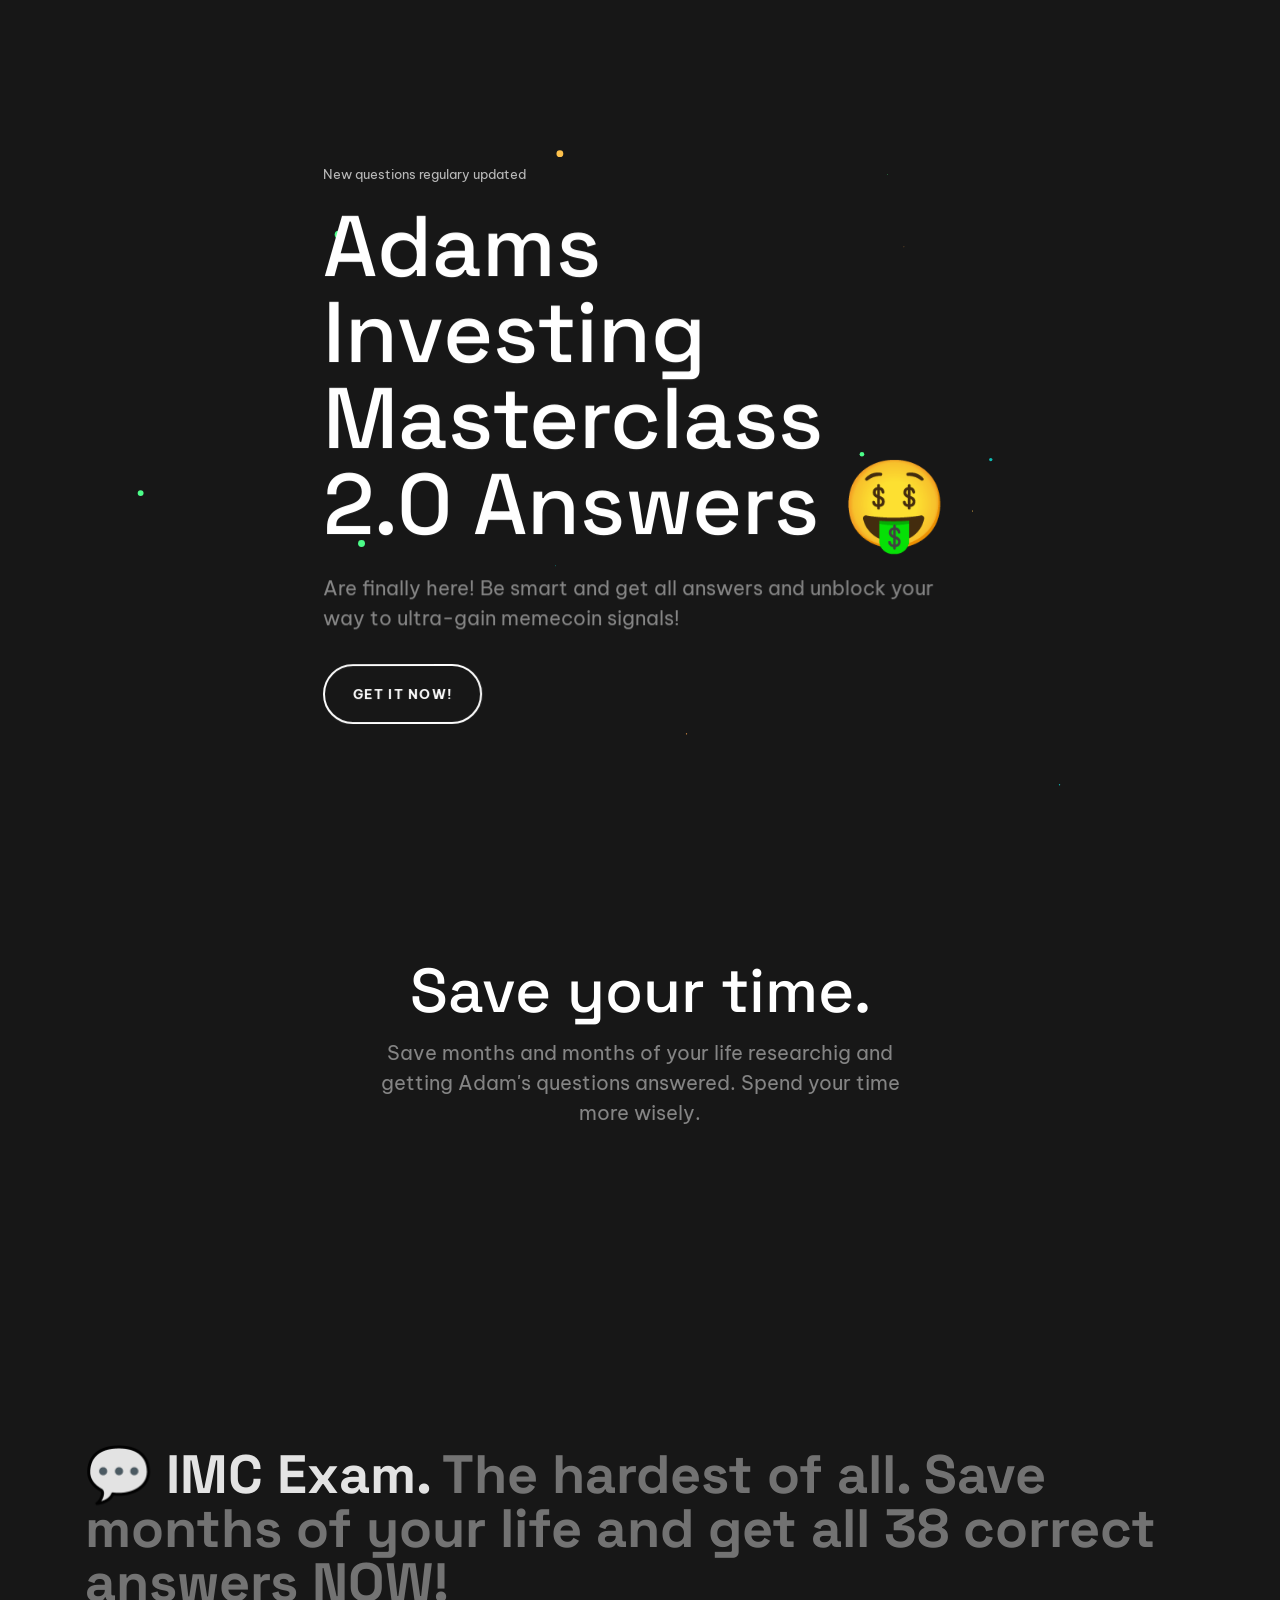
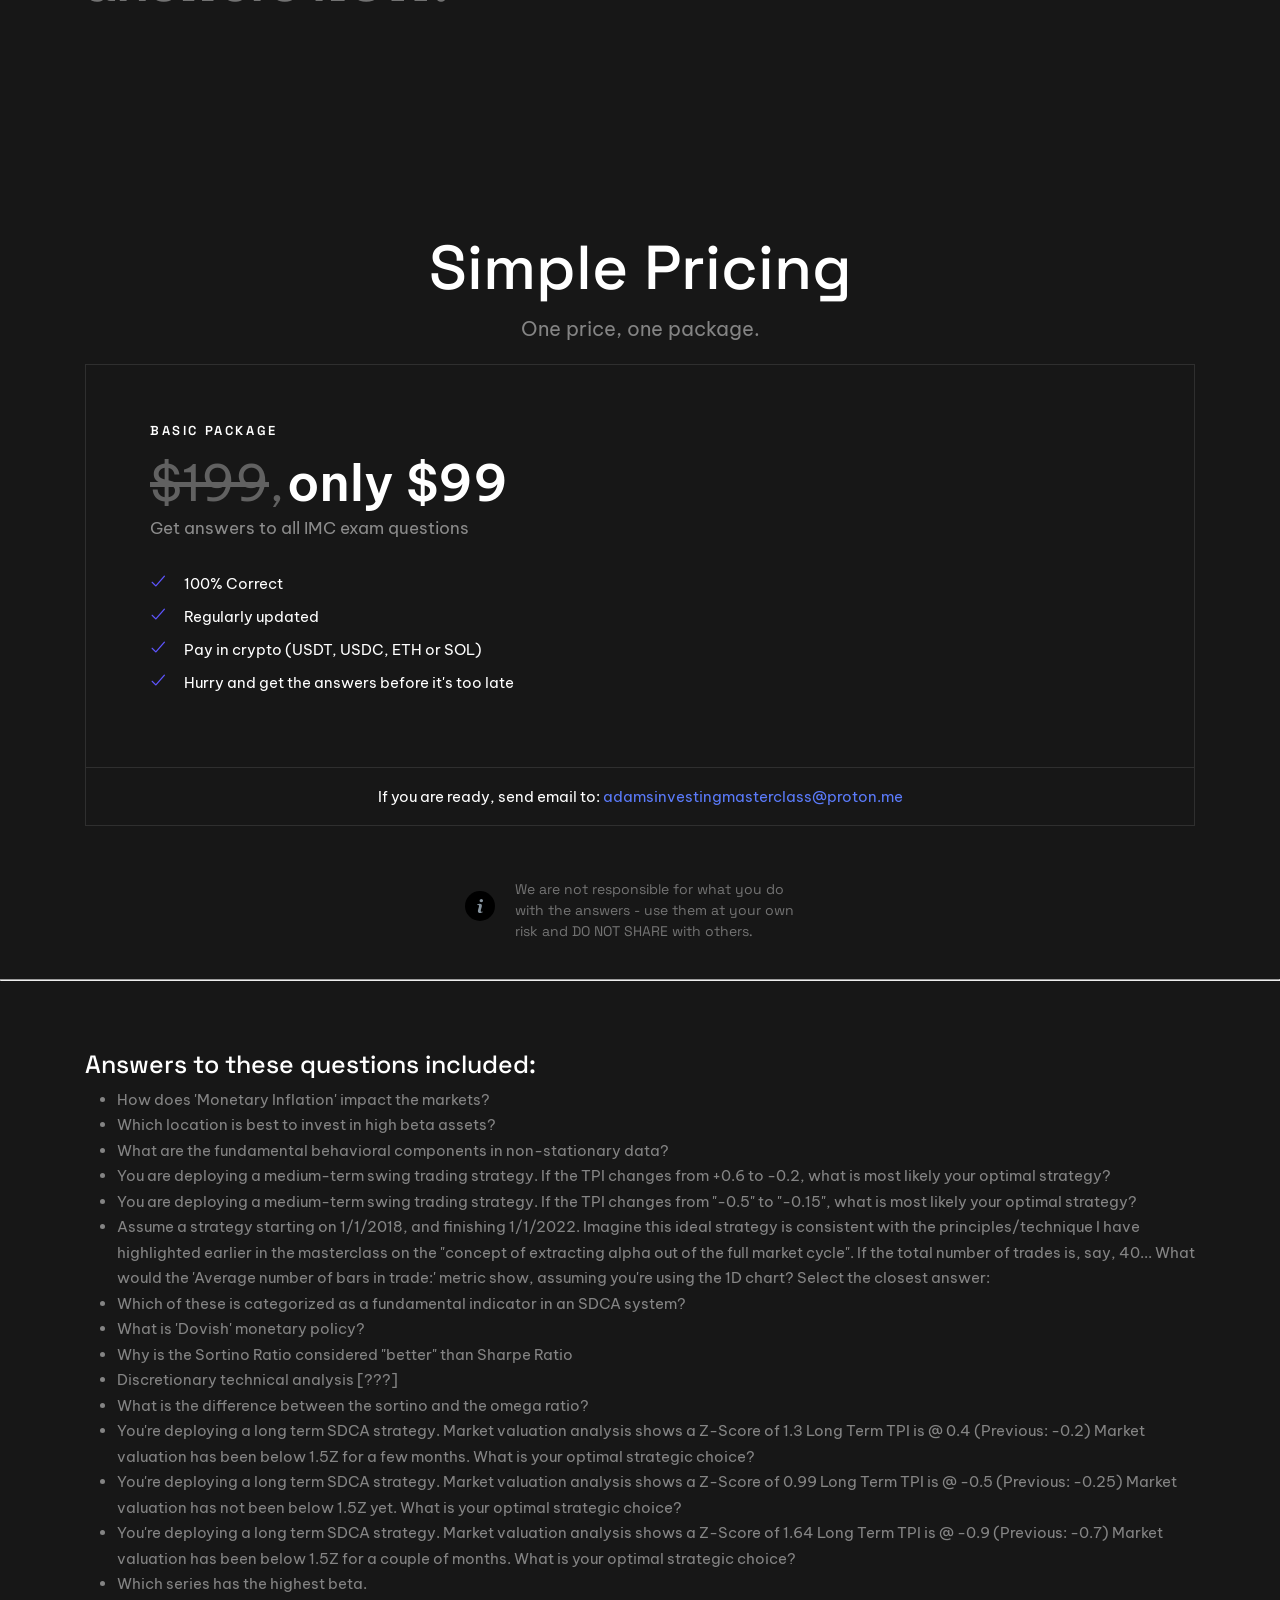
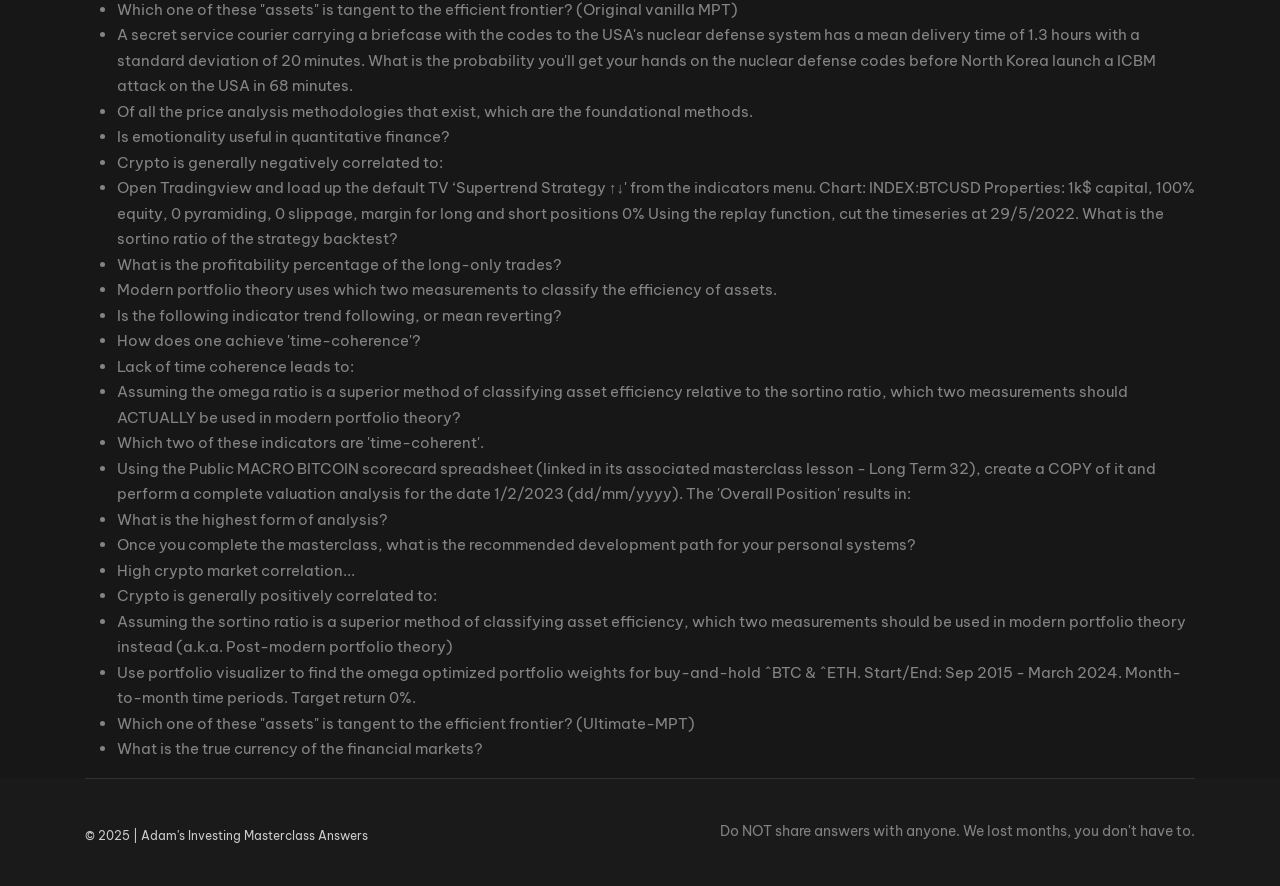
==== commit 69d8685d: "change meta description" ====
--- a/docs/index.html
+++ b/docs/index.html
@@ -6,7 +6,7 @@
     <meta name="author" content="Adam" />
     <meta
       name="description"
-      content="Adam's Investing Masterclass 2.0 Answers are here only for a limited time."
+      content="Adam's Investing Masterclass 2.0 Answers are here only for a limited time. Hurry and pass your IMC Exam today!"
     />
     <meta property="og:title" content="Adam's Investing Masterclass 2.0 Answers" />
     <meta property="og:type" content="website" />
@@ -339,7 +339,7 @@
                                           <i
                                             class="lqd-icn-ess icon-ion-ios-checkmark text-primary"
                                           ></i>
-                                          <span>Pay in crypto (USDT or USDC)</span>
+                                          <span>Pay in crypto (USDT, USDC, ETH or SOL)</span>
                                         </span>
                                       </li>
                                       <li>
